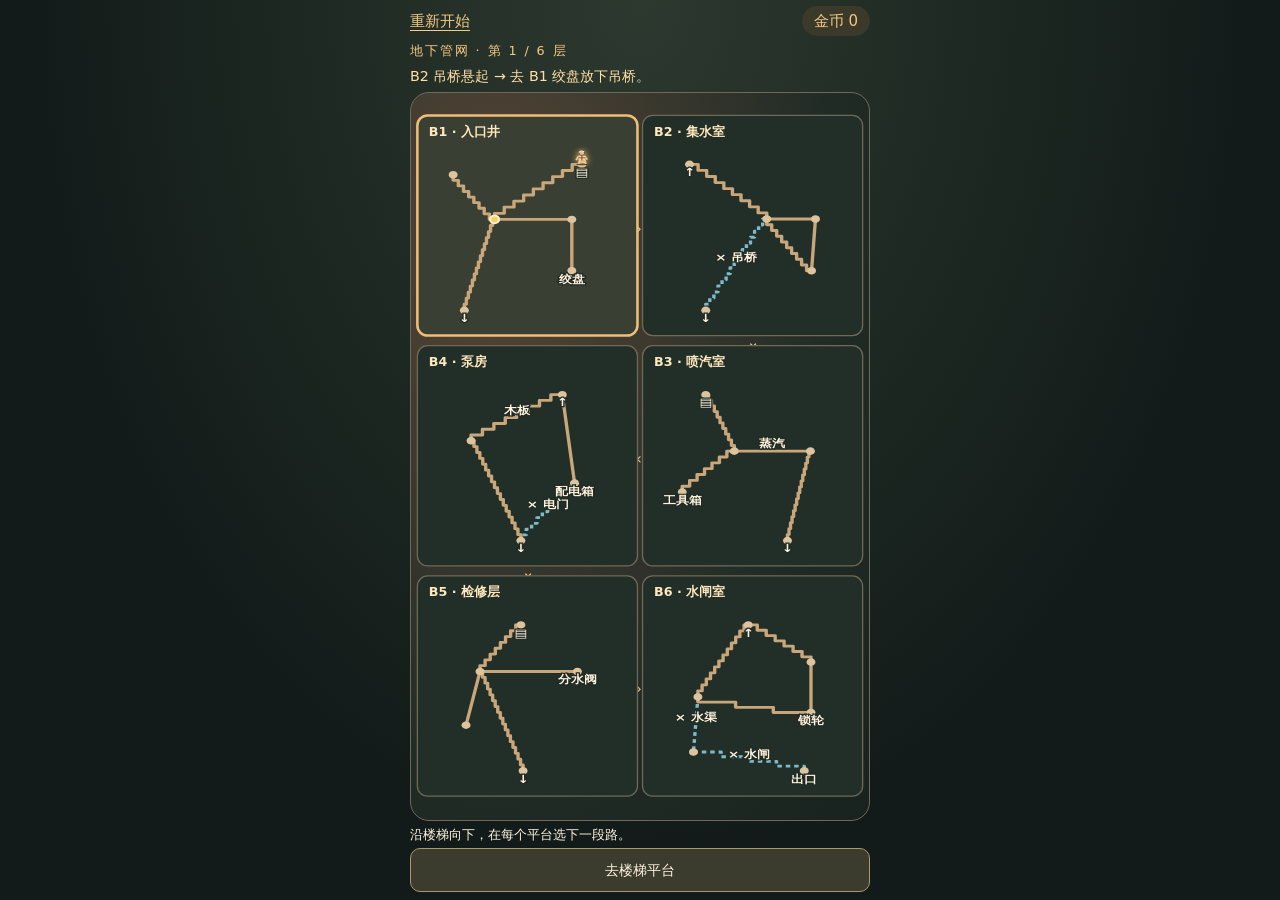
==== index.html @ a72ba77e "Publish single-screen underground maze demo" ====
<!doctype html>
<html lang="zh-CN">
<head>
  <meta charset="utf-8">
  <meta name="viewport" content="width=device-width, initial-scale=1">
  <title>地下管网迷宫 · 从家出发</title>
  <link rel="stylesheet" href="style.css?v=single-screen">
  <script src="game.js?v=single-screen" defer></script>
</head>
<body>
  <main>
    <header>
      <a href="./">重新开始</a>
      <span id="coins" hidden>金币 0</span>
    </header>
    <p id="chapter" class="chapter">从家出发</p>
    <h1 id="title">地下管网迷宫</h1>
    <p id="room" class="room">洗手间暗门</p>
    <p id="hint" class="hint" hidden></p>
    <div id="scene" class="scene" data-theme="entry">
      <svg id="map" viewBox="0 0 360 546" role="group" aria-label="地下六层通道总图"></svg>
      <div id="story" class="story">
        <div class="story-art" aria-hidden="true"></div>
        <p>镜子后的门通向一段长楼梯。沿着台阶上的微光，去看看地下有什么。</p>
      </div>
    </div>
    <p id="hazard" class="hazard" hidden></p>
    <p id="status" class="status" role="status"></p>
    <div id="actions" class="actions" aria-label="当前可做的事">
      <button type="button" id="start">走下楼梯</button>
    </div>
  </main>
</body>
</html>
---- style.css ----
* { box-sizing: border-box; }
[hidden] { display: none !important; }
:root {
  color-scheme: dark;
  --ink: #fff3de;
  --muted: #c9c6b7;
  --gold: #f5ca83;
  font: 17px/1.5 system-ui, "PingFang SC", sans-serif;
}
body {
  margin: 0;
  min-height: 100dvh;
  background: radial-gradient(ellipse at top, #2d392f, #121b19 67%);
  color: var(--ink);
}
main { width: min(100%, 480px); margin: auto; padding: 16px 16px 24px; }
header { display: flex; align-items: center; justify-content: space-between; min-height: 34px; }
header a, #coins { color: var(--gold); font-size: .88rem; }
header a { padding: 6px 0; text-underline-offset: 4px; }
#coins { background: #3a392a; padding: 4px 12px; border-radius: 16px; }
.chapter { margin: 12px 0 2px; color: var(--gold); letter-spacing: .15em; font-size: .75rem; }
h1 { margin: 0; font-size: clamp(1.65rem, 6vw, 2.1rem); line-height: 1.2; }
.room { margin: 5px 0 12px; color: var(--muted); }
.scene {
  position: relative;
  overflow: hidden;
  border: 1px solid #706957;
  border-radius: 19px;
  background: radial-gradient(ellipse at 18% 20%, #564636, #202b26 66%, #18221e);
}
.scene[data-theme="water"] { background: radial-gradient(ellipse at 80% 68%, #345354, #182a28 70%); }
.scene[data-theme="steam"] { background: radial-gradient(ellipse at 65% 32%, #554239, #272928 70%); }
.scene[data-theme="gate"] { background: radial-gradient(ellipse at 80% 72%, #464d39, #222b23 70%); }
.scene[data-theme="home"] { background: radial-gradient(ellipse at 60% 35%, #765b37, #382d23 72%); }
#map { display: block; width: 100%; height: auto; }
.story { position: absolute; inset: 0; display: grid; place-content: center; justify-items: center; padding: 25px; }
.story p { margin: 20px 0 0; max-width: 18em; text-align: center; }
.story-art {
  width: 125px; height: 145px; border-radius: 60px 60px 5px 5px;
  background: repeating-linear-gradient(0deg, #463629 0 13px, #bc8a53 14px 17px);
  border: 9px solid #715741; box-shadow: 0 0 48px #d4ab6252;
  transform: perspective(260px) rotateX(20deg);
}
[data-theme="home"] .story-art {
  transform: none; background: linear-gradient(90deg, transparent 46%, #735236 46% 54%, transparent 54%),
  linear-gradient(0deg, #93ab80 0 34%, #d0a267 35% 41%, #f6d389 42% 100%);
}
.status { min-height: 2.8em; margin: 9px 0; color: var(--ink); }
.hazard {
  margin: 9px 0 0; padding: 6px 10px; border: 1px solid #8a7558;
  border-radius: 9px; background: #37322a; color: var(--ink);
}
.hazard[data-phase="safe"] { background: #234137; border-color: #649980; }
.hazard[data-phase="warning"], .hazard[data-phase="danger"] { background: #572f25; border-color: #dc9573; }
.actions { display: grid; grid-template-columns: repeat(2, minmax(0, 1fr)); gap: 8px; }
.actions button {
  min-height: 48px; padding: 8px; border: 1px solid #ae956a; border-radius: 10px;
  background: #3b3b2e; color: var(--ink); font: inherit; cursor: pointer;
}
.actions button:only-child { grid-column: 1 / -1; }
.actions button:hover { background: #58513d; }
.actions button:disabled { opacity: .55; cursor: default; }
a:focus-visible, button:focus-visible { outline: 3px solid #f5ca83; outline-offset: 3px; }
.hint { color: var(--muted); font-size: .84rem; margin: 10px 0 0; }
.masonry { fill: none; stroke: #c4ac89; stroke-width: 3; opacity: .13; }
.service-pipe { fill: none; stroke: #8a694d; stroke-width: 9; opacity: .35; }
.infrastructure { fill: #776c55; fill-opacity: .16; stroke: #bba988; stroke-width: 3; stroke-opacity: .26; }
.depth-label { fill: #e6c08a; font: bold 13px system-ui, sans-serif; letter-spacing: .13em; }
.walkway { fill: none; stroke-linecap: round; stroke-linejoin: round; }
.walkway.cut { stroke: #111c19; stroke-width: 39; transform: translateY(-10px); }
.walkway.floor { stroke: #70583f; stroke-width: 9; transform: translateY(5px); }
.walkway.rim { stroke: #d0a772; stroke-width: 2; transform: translateY(1px); }
.ledge { stroke: #ab8b61; stroke-width: 4; stroke-linecap: round; }
.node.available { cursor: pointer; }
.node.available .ledge {
  stroke: #ffcf80; stroke-width: 5; filter: drop-shadow(0 0 5px #f8bc62);
}
.node.available:hover .ledge { stroke: #fff1c9; }
.node-label, .node-symbol, .feature-label {
  fill: #fff4df; text-anchor: middle; paint-order: stroke; stroke: #17211e; stroke-width: 4;
  stroke-linejoin: round; pointer-events: none;
}
.node-label { font-size: 13px; font-weight: 650; }
.node-symbol { font-size: 15px; stroke-width: 2; }
.feature-label { font-size: 12px; }
.feature-icon { fill: #302a23; stroke: #f6c87d; stroke-width: 2; }
.avatar { pointer-events: none; }

.obstacle { fill: none; stroke-width: 7; }
.obstacle.closed { stroke: #639baf; stroke-dasharray: 4 6; }
.obstacle.open { stroke: #bba675; stroke-width: 3; }

.scene.overview #map { max-height: 65dvh; }
.map-room { fill: #222f29; stroke: #716956; }
.map-room.active { fill: #394033; stroke: #efbd78; stroke-width: 2; }
.map-room-title { fill: #ffe8bd; font-size: 10px; font-weight: 700; }
.map-link { fill: #f3c78c; font-size: 12px; text-anchor: middle; dominant-baseline: central; }
.overview-route { fill: none; stroke: #c9a77a; stroke-width: 6; stroke-linejoin: round; }
.overview-route.blocked { stroke: #7fbacb; stroke-dasharray: 8 7; }
.overview-dot { fill: #ddc39e; }
.overview-node.available { cursor: pointer; }
.overview-node.available .overview-dot { fill: #ffcc65; stroke: #fff4c9; stroke-width: 4; }
.overview-label { fill: #fff2dc; font-size: 24px; font-weight: 700; text-anchor: middle; paint-order: stroke; stroke: #202b25; stroke-width: 5; pointer-events: none; }
.overview #avatar { filter: drop-shadow(0 0 6px #f6c16a); }
#hint { color: #ffe0a4; margin: 0 0 8px; }

main:has(.overview) {
  height: 100dvh;
  display: flex;
  flex-direction: column;
  gap: 5px;
  padding: 6px 10px 8px;
}
main:has(.overview) header { min-height: 24px; }
main:has(.overview) header a { padding: 0; }
main:has(.overview) #title,
main:has(.overview) #room { display: none; }
main:has(.overview) .chapter,
main:has(.overview) #hint,
main:has(.overview) .status,
main:has(.overview) .hazard { margin: 0; }
main:has(.overview) .status,
main:has(.overview) .hazard { min-height: 0; font-size: .78rem; line-height: 1.3; }
main:has(.overview) .hazard { padding: 3px 7px; }
main:has(.overview) .actions { gap: 5px; }
main:has(.overview) .actions button { min-height: 44px; padding: 3px; font-size: .8rem; }
.scene.overview { flex: 1 1 0; min-height: 0; }
.scene.overview #map { height: 100%; max-height: none; }
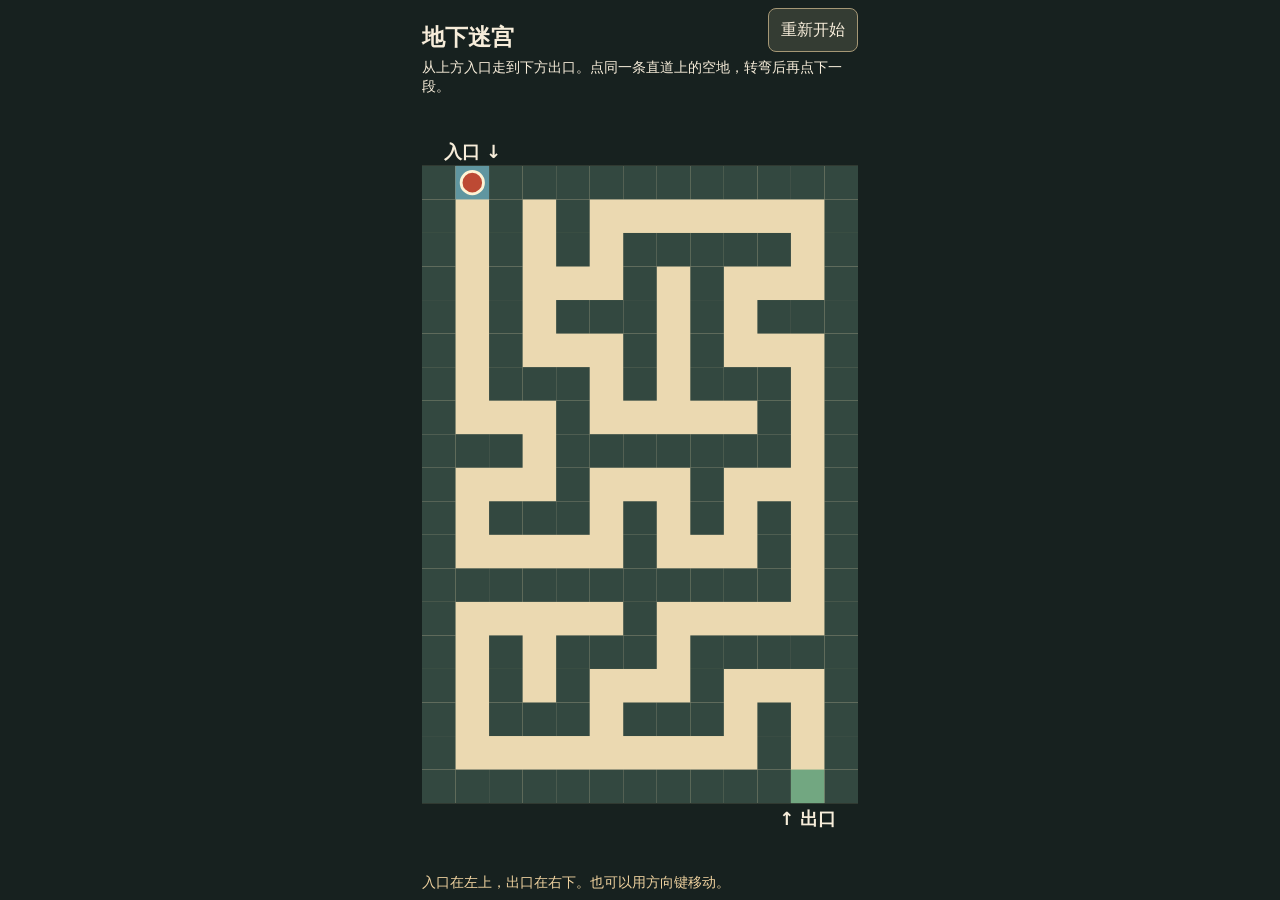
==== commit fd7869db: "Replace floor panels with a full overhead maze" ====
--- a/index.html
+++ b/index.html
@@ -3,32 +3,19 @@
 <head>
   <meta charset="utf-8">
   <meta name="viewport" content="width=device-width, initial-scale=1">
-  <title>地下管网迷宫 · 从家出发</title>
-  <link rel="stylesheet" href="style.css?v=single-screen">
-  <script src="game.js?v=single-screen" defer></script>
+  <title>地下迷宫 · 从家出发</title>
+  <link rel="stylesheet" href="style.css?v=overhead">
+  <script src="game.js?v=overhead" defer></script>
 </head>
 <body>
   <main>
     <header>
-      <a href="./">重新开始</a>
-      <span id="coins" hidden>金币 0</span>
+      <div><h1>地下迷宫</h1></div>
+      <button type="button" id="reset">重新开始</button>
     </header>
-    <p id="chapter" class="chapter">从家出发</p>
-    <h1 id="title">地下管网迷宫</h1>
-    <p id="room" class="room">洗手间暗门</p>
-    <p id="hint" class="hint" hidden></p>
-    <div id="scene" class="scene" data-theme="entry">
-      <svg id="map" viewBox="0 0 360 546" role="group" aria-label="地下六层通道总图"></svg>
-      <div id="story" class="story">
-        <div class="story-art" aria-hidden="true"></div>
-        <p>镜子后的门通向一段长楼梯。沿着台阶上的微光，去看看地下有什么。</p>
-      </div>
-    </div>
-    <p id="hazard" class="hazard" hidden></p>
-    <p id="status" class="status" role="status"></p>
-    <div id="actions" class="actions" aria-label="当前可做的事">
-      <button type="button" id="start">走下楼梯</button>
-    </div>
+    <p class="instructions">从上方入口走到下方出口。点同一条直道上的空地，转弯后再点下一段。</p>
+    <svg id="map" role="group" tabindex="0" aria-label="完整的俯视迷宫。可用方向键移动。"></svg>
+    <p id="status" role="status">入口在左上，出口在右下。也可以用方向键移动。</p>
   </main>
 </body>
 </html>
--- a/style.css
+++ b/style.css
@@ -1,128 +1,26 @@
 * { box-sizing: border-box; }
-[hidden] { display: none !important; }
-:root {
-  color-scheme: dark;
-  --ink: #fff3de;
-  --muted: #c9c6b7;
-  --gold: #f5ca83;
-  font: 17px/1.5 system-ui, "PingFang SC", sans-serif;
+:root { color-scheme: dark; font: 16px/1.35 system-ui, sans-serif; }
+body { margin: 0; background: #17211f; color: #f7edda; }
+main {
+  width: min(100%, 460px);
+  height: 100dvh;
+  margin: auto;
+  padding: 8px 12px;
+  display: grid;
+  grid-template-rows: auto auto minmax(0, 1fr) auto;
+  gap: 6px;
 }
-body {
-  margin: 0;
-  min-height: 100dvh;
-  background: radial-gradient(ellipse at top, #2d392f, #121b19 67%);
-  color: var(--ink);
-}
-main { width: min(100%, 480px); margin: auto; padding: 16px 16px 24px; }
-header { display: flex; align-items: center; justify-content: space-between; min-height: 34px; }
-header a, #coins { color: var(--gold); font-size: .88rem; }
-header a { padding: 6px 0; text-underline-offset: 4px; }
-#coins { background: #3a392a; padding: 4px 12px; border-radius: 16px; }
-.chapter { margin: 12px 0 2px; color: var(--gold); letter-spacing: .15em; font-size: .75rem; }
-h1 { margin: 0; font-size: clamp(1.65rem, 6vw, 2.1rem); line-height: 1.2; }
-.room { margin: 5px 0 12px; color: var(--muted); }
-.scene {
-  position: relative;
-  overflow: hidden;
-  border: 1px solid #706957;
-  border-radius: 19px;
-  background: radial-gradient(ellipse at 18% 20%, #564636, #202b26 66%, #18221e);
-}
-.scene[data-theme="water"] { background: radial-gradient(ellipse at 80% 68%, #345354, #182a28 70%); }
-.scene[data-theme="steam"] { background: radial-gradient(ellipse at 65% 32%, #554239, #272928 70%); }
-.scene[data-theme="gate"] { background: radial-gradient(ellipse at 80% 72%, #464d39, #222b23 70%); }
-.scene[data-theme="home"] { background: radial-gradient(ellipse at 60% 35%, #765b37, #382d23 72%); }
-#map { display: block; width: 100%; height: auto; }
-.story { position: absolute; inset: 0; display: grid; place-content: center; justify-items: center; padding: 25px; }
-.story p { margin: 20px 0 0; max-width: 18em; text-align: center; }
-.story-art {
-  width: 125px; height: 145px; border-radius: 60px 60px 5px 5px;
-  background: repeating-linear-gradient(0deg, #463629 0 13px, #bc8a53 14px 17px);
-  border: 9px solid #715741; box-shadow: 0 0 48px #d4ab6252;
-  transform: perspective(260px) rotateX(20deg);
-}
-[data-theme="home"] .story-art {
-  transform: none; background: linear-gradient(90deg, transparent 46%, #735236 46% 54%, transparent 54%),
-  linear-gradient(0deg, #93ab80 0 34%, #d0a267 35% 41%, #f6d389 42% 100%);
-}
-.status { min-height: 2.8em; margin: 9px 0; color: var(--ink); }
-.hazard {
-  margin: 9px 0 0; padding: 6px 10px; border: 1px solid #8a7558;
-  border-radius: 9px; background: #37322a; color: var(--ink);
-}
-.hazard[data-phase="safe"] { background: #234137; border-color: #649980; }
-.hazard[data-phase="warning"], .hazard[data-phase="danger"] { background: #572f25; border-color: #dc9573; }
-.actions { display: grid; grid-template-columns: repeat(2, minmax(0, 1fr)); gap: 8px; }
-.actions button {
-  min-height: 48px; padding: 8px; border: 1px solid #ae956a; border-radius: 10px;
-  background: #3b3b2e; color: var(--ink); font: inherit; cursor: pointer;
-}
-.actions button:only-child { grid-column: 1 / -1; }
-.actions button:hover { background: #58513d; }
-.actions button:disabled { opacity: .55; cursor: default; }
-a:focus-visible, button:focus-visible { outline: 3px solid #f5ca83; outline-offset: 3px; }
-.hint { color: var(--muted); font-size: .84rem; margin: 10px 0 0; }
-.masonry { fill: none; stroke: #c4ac89; stroke-width: 3; opacity: .13; }
-.service-pipe { fill: none; stroke: #8a694d; stroke-width: 9; opacity: .35; }
-.infrastructure { fill: #776c55; fill-opacity: .16; stroke: #bba988; stroke-width: 3; stroke-opacity: .26; }
-.depth-label { fill: #e6c08a; font: bold 13px system-ui, sans-serif; letter-spacing: .13em; }
-.walkway { fill: none; stroke-linecap: round; stroke-linejoin: round; }
-.walkway.cut { stroke: #111c19; stroke-width: 39; transform: translateY(-10px); }
-.walkway.floor { stroke: #70583f; stroke-width: 9; transform: translateY(5px); }
-.walkway.rim { stroke: #d0a772; stroke-width: 2; transform: translateY(1px); }
-.ledge { stroke: #ab8b61; stroke-width: 4; stroke-linecap: round; }
-.node.available { cursor: pointer; }
-.node.available .ledge {
-  stroke: #ffcf80; stroke-width: 5; filter: drop-shadow(0 0 5px #f8bc62);
-}
-.node.available:hover .ledge { stroke: #fff1c9; }
-.node-label, .node-symbol, .feature-label {
-  fill: #fff4df; text-anchor: middle; paint-order: stroke; stroke: #17211e; stroke-width: 4;
-  stroke-linejoin: round; pointer-events: none;
-}
-.node-label { font-size: 13px; font-weight: 650; }
-.node-symbol { font-size: 15px; stroke-width: 2; }
-.feature-label { font-size: 12px; }
-.feature-icon { fill: #302a23; stroke: #f6c87d; stroke-width: 2; }
-.avatar { pointer-events: none; }
-
-.obstacle { fill: none; stroke-width: 7; }
-.obstacle.closed { stroke: #639baf; stroke-dasharray: 4 6; }
-.obstacle.open { stroke: #bba675; stroke-width: 3; }
-
-.scene.overview #map { max-height: 65dvh; }
-.map-room { fill: #222f29; stroke: #716956; }
-.map-room.active { fill: #394033; stroke: #efbd78; stroke-width: 2; }
-.map-room-title { fill: #ffe8bd; font-size: 10px; font-weight: 700; }
-.map-link { fill: #f3c78c; font-size: 12px; text-anchor: middle; dominant-baseline: central; }
-.overview-route { fill: none; stroke: #c9a77a; stroke-width: 6; stroke-linejoin: round; }
-.overview-route.blocked { stroke: #7fbacb; stroke-dasharray: 8 7; }
-.overview-dot { fill: #ddc39e; }
-.overview-node.available { cursor: pointer; }
-.overview-node.available .overview-dot { fill: #ffcc65; stroke: #fff4c9; stroke-width: 4; }
-.overview-label { fill: #fff2dc; font-size: 24px; font-weight: 700; text-anchor: middle; paint-order: stroke; stroke: #202b25; stroke-width: 5; pointer-events: none; }
-.overview #avatar { filter: drop-shadow(0 0 6px #f6c16a); }
-#hint { color: #ffe0a4; margin: 0 0 8px; }
-
-main:has(.overview) {
-  height: 100dvh;
-  display: flex;
-  flex-direction: column;
-  gap: 5px;
-  padding: 6px 10px 8px;
-}
-main:has(.overview) header { min-height: 24px; }
-main:has(.overview) header a { padding: 0; }
-main:has(.overview) #title,
-main:has(.overview) #room { display: none; }
-main:has(.overview) .chapter,
-main:has(.overview) #hint,
-main:has(.overview) .status,
-main:has(.overview) .hazard { margin: 0; }
-main:has(.overview) .status,
-main:has(.overview) .hazard { min-height: 0; font-size: .78rem; line-height: 1.3; }
-main:has(.overview) .hazard { padding: 3px 7px; }
-main:has(.overview) .actions { gap: 5px; }
-main:has(.overview) .actions button { min-height: 44px; padding: 3px; font-size: .8rem; }
-.scene.overview { flex: 1 1 0; min-height: 0; }
-.scene.overview #map { height: 100%; max-height: none; }
+header { display: flex; align-items: end; justify-content: space-between; gap: 8px; }
+header a { color: #efd29f; font-size: .85rem; }
+h1 { margin: 0; font-size: 1.45rem; }
+p { margin: 0; font-size: .88rem; }
+button { min-height: 44px; padding: 5px 12px; border: 1px solid #a59775; border-radius: 8px; color: inherit; background: #343c33; font: inherit; cursor: pointer; }
+#map { display: block; width: 100%; height: 100%; touch-action: manipulation; cursor: pointer; }
+#map text { fill: #f7edda; text-anchor: middle; font-size: 13px; font-weight: 700; }
+.floor { fill: #ebd9b1; }
+.wall { fill: #334840; }
+.entry { fill: #6096a0; }
+.exit { fill: #72a781; }
+.player { fill: #bd4a34; stroke: #fff4d5; stroke-width: 2; }
+#status { color: #efd29f; min-height: 1.35em; }
+:focus-visible { outline: 2px solid #ffe4a8; outline-offset: 2px; }
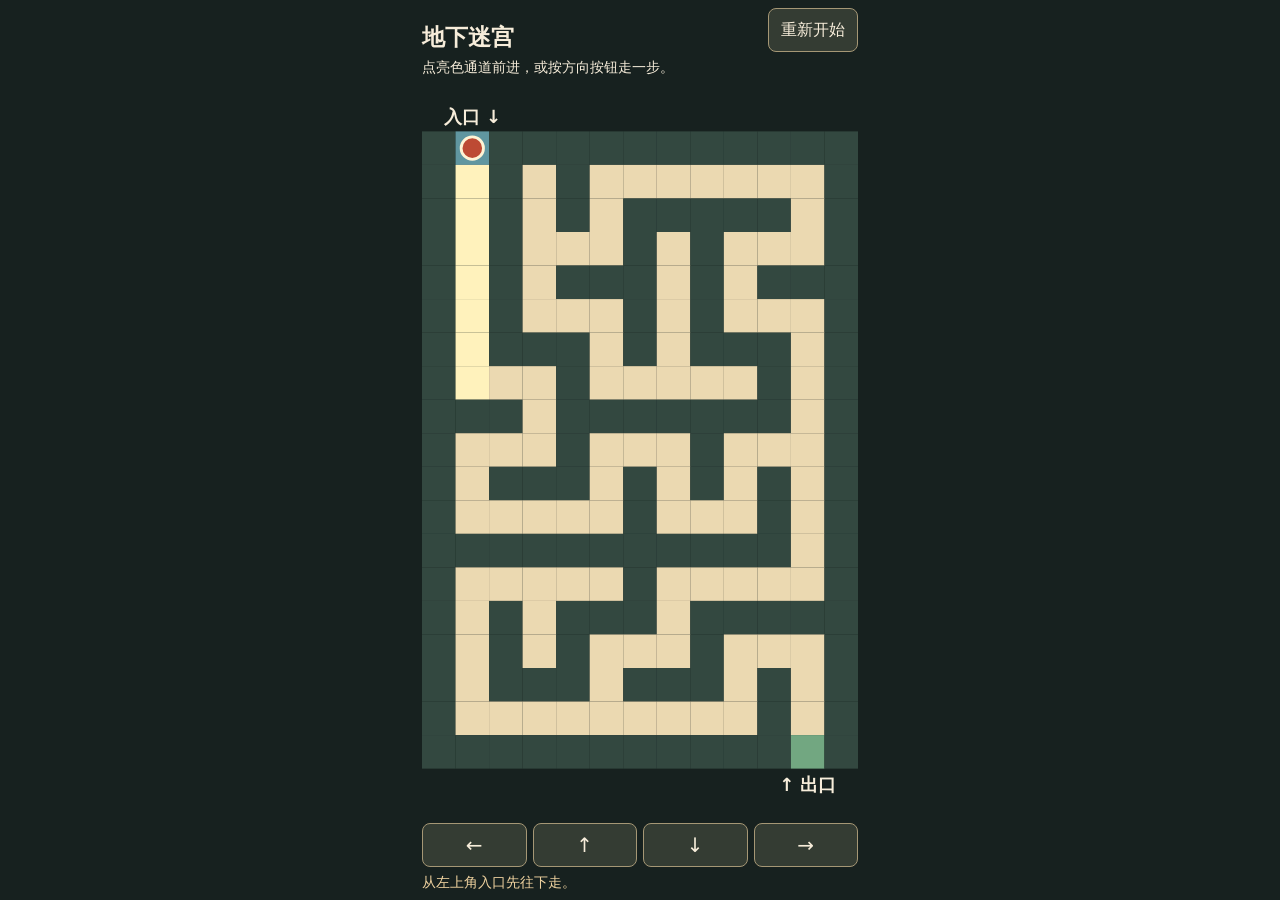
==== commit 955cc821: "Make maze controls easier to use on phones" ====
--- a/index.html
+++ b/index.html
@@ -4,8 +4,8 @@
   <meta charset="utf-8">
   <meta name="viewport" content="width=device-width, initial-scale=1">
   <title>地下迷宫 · 从家出发</title>
-  <link rel="stylesheet" href="style.css?v=overhead">
-  <script src="game.js?v=overhead" defer></script>
+  <link rel="stylesheet" href="style.css?v=touch">
+  <script src="game.js?v=touch" defer></script>
 </head>
 <body>
   <main>
@@ -13,9 +13,15 @@
       <div><h1>地下迷宫</h1></div>
       <button type="button" id="reset">重新开始</button>
     </header>
-    <p class="instructions">从上方入口走到下方出口。点同一条直道上的空地，转弯后再点下一段。</p>
+    <p class="instructions">点亮色通道前进，或按方向按钮走一步。</p>
     <svg id="map" role="group" tabindex="0" aria-label="完整的俯视迷宫。可用方向键移动。"></svg>
-    <p id="status" role="status">入口在左上，出口在右下。也可以用方向键移动。</p>
+    <div class="directions" role="group" aria-label="移动方向">
+      <button type="button" data-direction="ArrowLeft" aria-label="向左">←</button>
+      <button type="button" data-direction="ArrowUp" aria-label="向上">↑</button>
+      <button type="button" data-direction="ArrowDown" aria-label="向下">↓</button>
+      <button type="button" data-direction="ArrowRight" aria-label="向右">→</button>
+    </div>
+    <p id="status" role="status">从左上角入口先往下走。</p>
   </main>
 </body>
 </html>
--- a/style.css
+++ b/style.css
@@ -7,7 +7,7 @@
   margin: auto;
   padding: 8px 12px;
   display: grid;
-  grid-template-rows: auto auto minmax(0, 1fr) auto;
+  grid-template-rows: auto auto minmax(0, 1fr) auto auto;
   gap: 6px;
 }
 header { display: flex; align-items: end; justify-content: space-between; gap: 8px; }
@@ -21,6 +21,11 @@
 .wall { fill: #334840; }
 .entry { fill: #6096a0; }
 .exit { fill: #72a781; }
-.player { fill: #bd4a34; stroke: #fff4d5; stroke-width: 2; }
+.player { pointer-events: none; fill: #bd4a34; stroke: #fff4d5; stroke-width: 2; }
 #status { color: #efd29f; min-height: 1.35em; }
 :focus-visible { outline: 2px solid #ffe4a8; outline-offset: 2px; }
+
+.directions { display: grid; grid-template-columns: repeat(4, minmax(0, 1fr)); gap: 6px; }
+.directions button { touch-action: manipulation; font-size: 1.25rem; }
+.reachable { fill: #fff2bc; }
+.exit.reachable { fill: #a7db9a; }
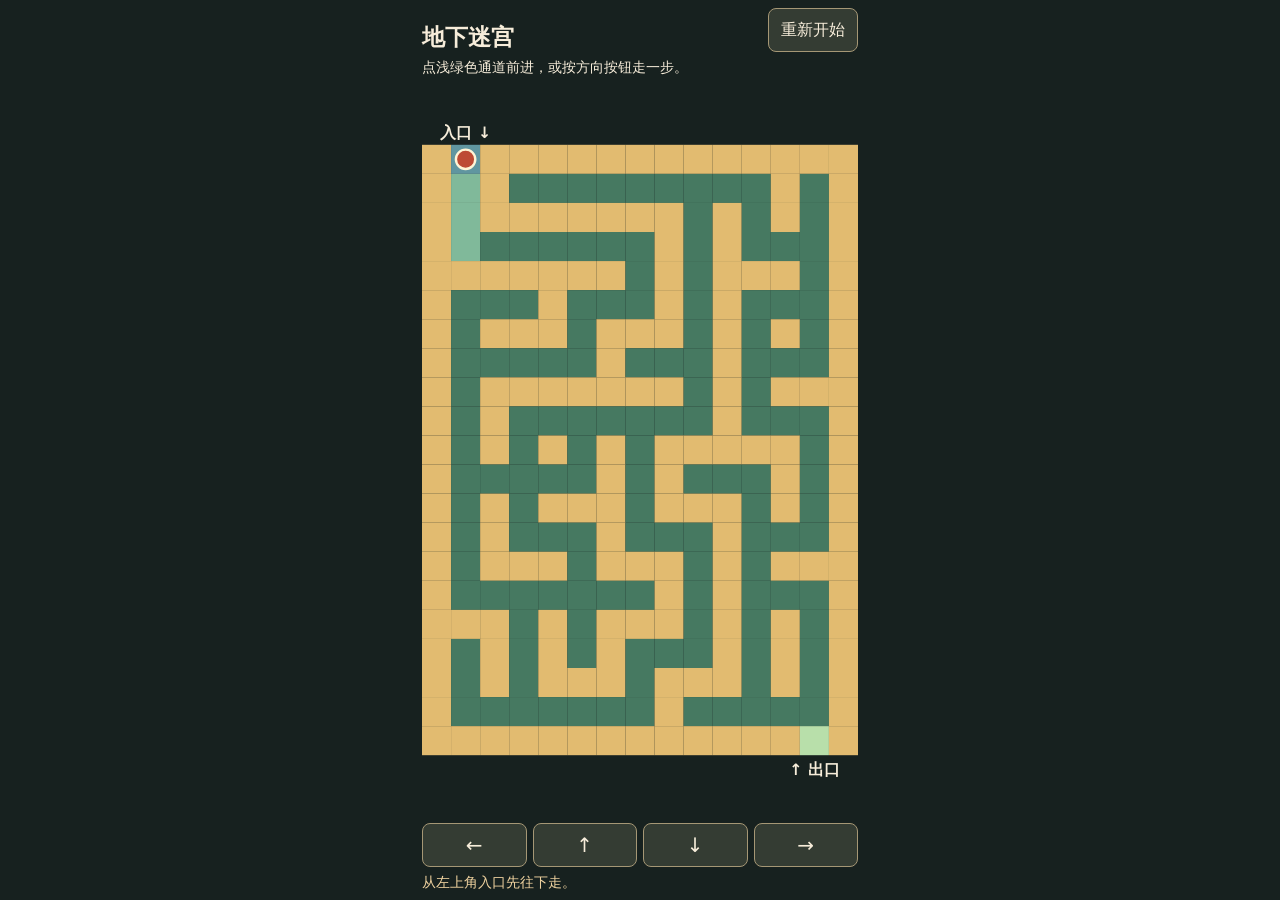
==== commit e03e1811: "Add maze loops, green passages and a completion badge" ====
--- a/index.html
+++ b/index.html
@@ -4,8 +4,8 @@
   <meta charset="utf-8">
   <meta name="viewport" content="width=device-width, initial-scale=1">
   <title>地下迷宫 · 从家出发</title>
-  <link rel="stylesheet" href="style.css?v=touch">
-  <script src="game.js?v=touch" defer></script>
+  <link rel="stylesheet" href="style.css?v=loops">
+  <script src="game.js?v=loops" defer></script>
 </head>
 <body>
   <main>
@@ -13,7 +13,7 @@
       <div><h1>地下迷宫</h1></div>
       <button type="button" id="reset">重新开始</button>
     </header>
-    <p class="instructions">点亮色通道前进，或按方向按钮走一步。</p>
+    <p class="instructions">点浅绿色通道前进，或按方向按钮走一步。</p>
     <svg id="map" role="group" tabindex="0" aria-label="完整的俯视迷宫。可用方向键移动。"></svg>
     <div class="directions" role="group" aria-label="移动方向">
       <button type="button" data-direction="ArrowLeft" aria-label="向左">←</button>
--- a/style.css
+++ b/style.css
@@ -17,15 +17,25 @@
 button { min-height: 44px; padding: 5px 12px; border: 1px solid #a59775; border-radius: 8px; color: inherit; background: #343c33; font: inherit; cursor: pointer; }
 #map { display: block; width: 100%; height: 100%; touch-action: manipulation; cursor: pointer; }
 #map text { fill: #f7edda; text-anchor: middle; font-size: 13px; font-weight: 700; }
-.floor { fill: #ebd9b1; }
-.wall { fill: #334840; }
+.floor { fill: #467961; }
+.wall { fill: #e2bb70; }
 .entry { fill: #6096a0; }
-.exit { fill: #72a781; }
+.exit { fill: #b8dfaa; }
 .player { pointer-events: none; fill: #bd4a34; stroke: #fff4d5; stroke-width: 2; }
 #status { color: #efd29f; min-height: 1.35em; }
 :focus-visible { outline: 2px solid #ffe4a8; outline-offset: 2px; }
 
 .directions { display: grid; grid-template-columns: repeat(4, minmax(0, 1fr)); gap: 6px; }
 .directions button { touch-action: manipulation; font-size: 1.25rem; }
-.reachable { fill: #fff2bc; }
+.reachable { fill: #80b99a; }
 .exit.reachable { fill: #a7db9a; }
+
+#status.complete {
+  padding: 7px 10px;
+  border: 1px solid #9adb9e;
+  border-radius: 8px;
+  background: #28533c;
+  color: #edffe8;
+  text-align: center;
+  font-weight: 750;
+}
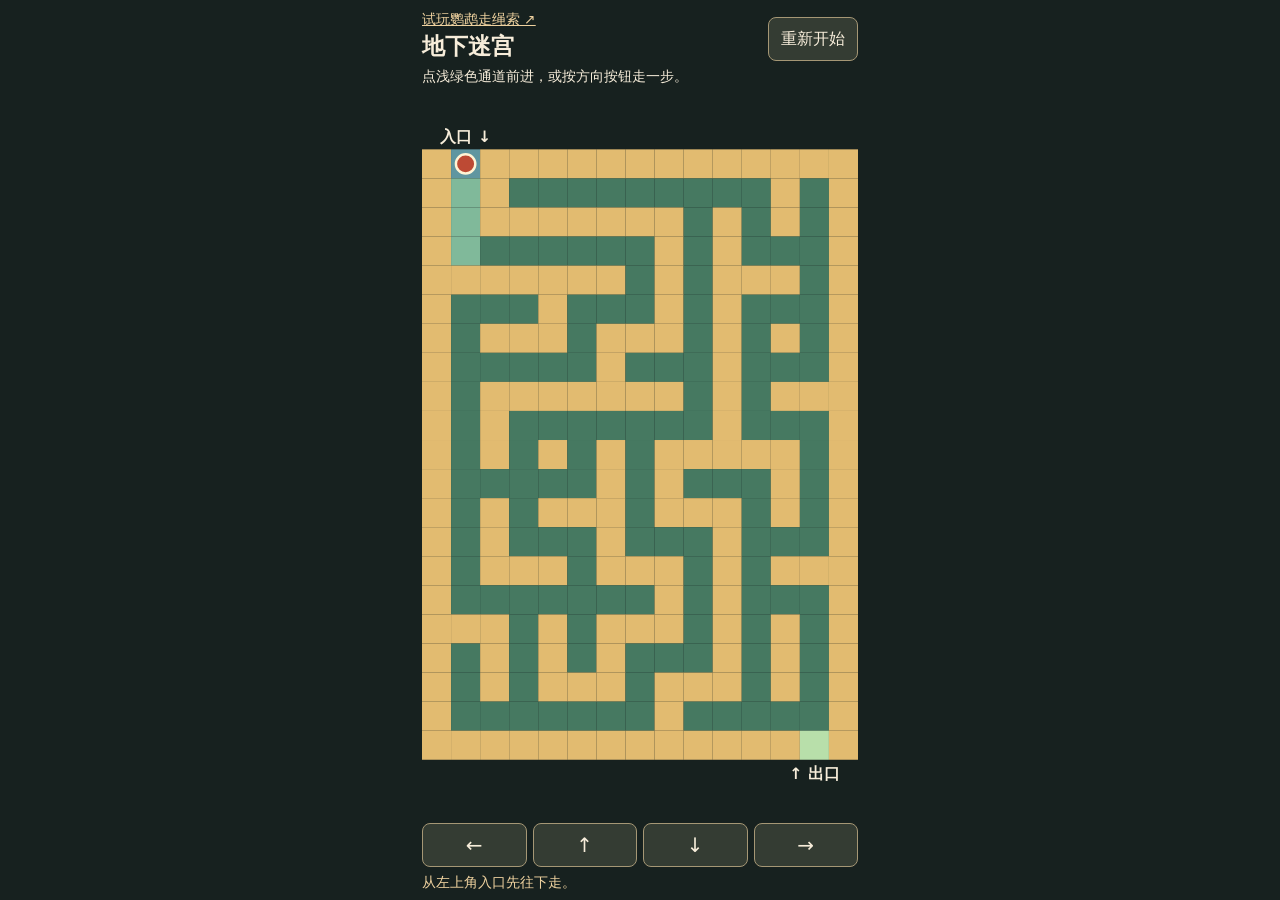
==== commit d57c3cd9: "Publish parrot rope-walking demo" ====
--- a/index.html
+++ b/index.html
@@ -10,7 +10,7 @@
 <body>
   <main>
     <header>
-      <div><h1>地下迷宫</h1></div>
+      <div><a href="parrot/">试玩鹦鹉走绳索 ↗</a><h1>地下迷宫</h1></div>
       <button type="button" id="reset">重新开始</button>
     </header>
     <p class="instructions">点浅绿色通道前进，或按方向按钮走一步。</p>
